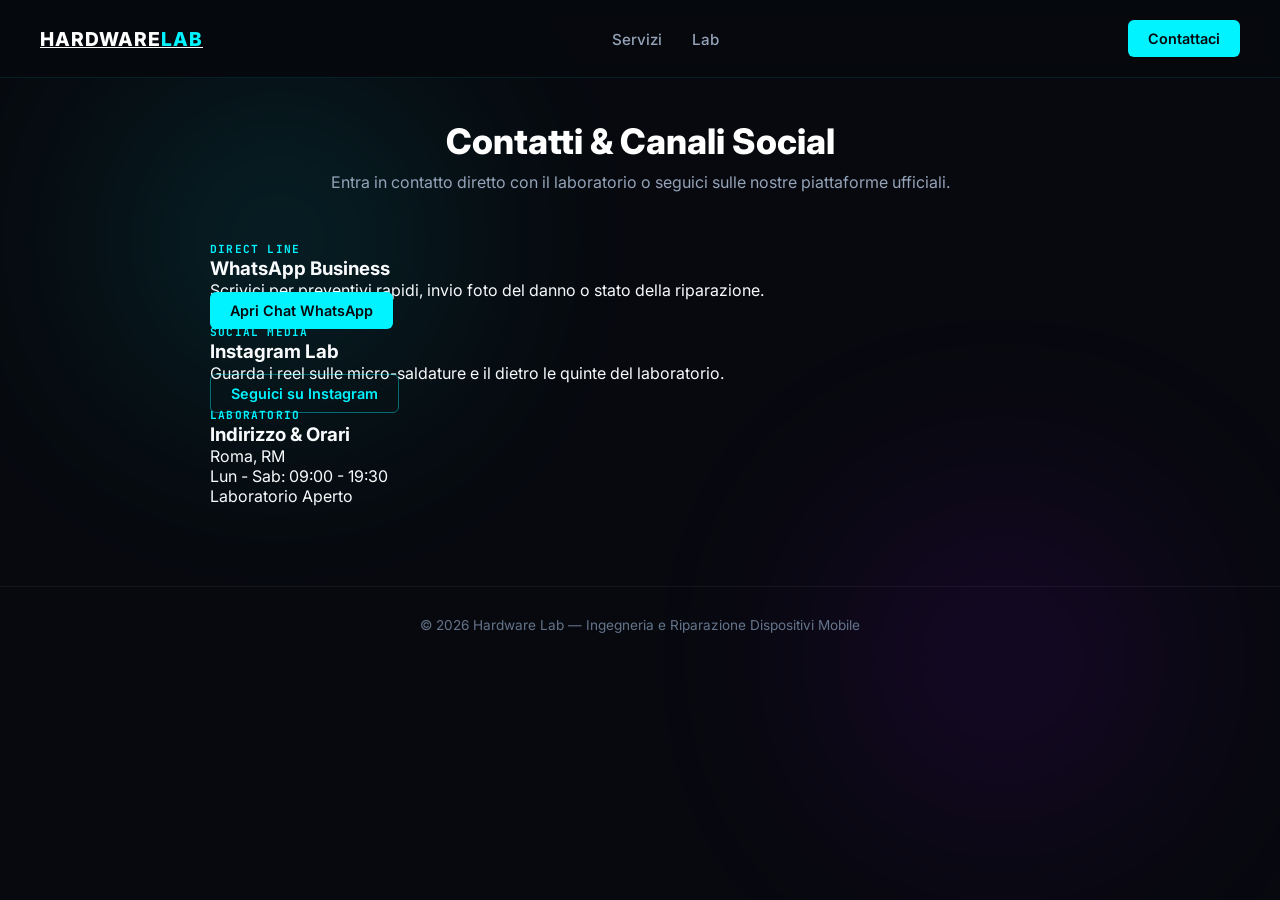
==== contatti.html @ 59dc6b73 "Create contatti.html" ====
<!DOCTYPE html>
<html lang="it">
<head>
    <meta charset="UTF-8">
    <meta name="viewport" content="width=device-width, initial-scale=1.0, maximum-scale=1.0, user-scalable=no">
    <title>Contatti & Social | Hardware Lab</title>
    <link rel="stylesheet" href="style.css">
    <link href="https://fonts.googleapis.com/css2?family=Inter:wght@300;400;600;800&family=JetBrains+Mono:wght@400;700&display=swap" rel="stylesheet">
</head>
<body>

    <div class="neon-orb orb-1"></div>
    <div class="neon-orb orb-2"></div>

    <nav class="navbar">
        <a href="index.html" class="logo">HARDWARE<span>LAB</span></a>
        <ul class="nav-links">
            <li><a href="riparazioni.html">Servizi</a></li>
            <li><a href="diagnostica.html">Lab</a></li>
        </ul>
        <a href="contatti.html" class="btn-primary active-btn">Contattaci</a>
    </nav>

    <main class="container page-content">
        <header class="page-header">
            <h1>Contatti & Canali Social</h1>
            <p>Entra in contatto diretto con il laboratorio o seguici sulle nostre piattaforme ufficiali.</p>
        </header>

        <div class="contact-grid">
            <div class="contact-card">
                <span class="service-tag">DIRECT LINE</span>
                <h3>WhatsApp Business</h3>
                <p>Scrivici per preventivi rapidi, invio foto del danno o stato della riparazione.</p>
                <a href="https://wa.me/" target="_blank" class="btn-primary social-btn">Apri Chat WhatsApp</a>
            </div>

            <div class="contact-card">
                <span class="service-tag">SOCIAL MEDIA</span>
                <h3>Instagram Lab</h3>
                <p>Guarda i reel sulle micro-saldature e il dietro le quinte del laboratorio.</p>
                <a href="https://instagram.com" target="_blank" class="btn-secondary social-btn">Seguici su Instagram</a>
            </div>

            <div class="contact-card">
                <span class="service-tag">LABORATORIO</span>
                <h3>Indirizzo & Orari</h3>
                <p>Roma, RM<br>Lun - Sab: 09:00 - 19:30</p>
                <span class="status-dot-text"><span class="status-dot"></span> Laboratorio Aperto</span>
            </div>
        </div>
    </main>

    <footer>
        <p>&copy; 2026 Hardware Lab — Ingegneria e Riparazione Dispositivi Mobile</p>
    </footer>

    <script src="script.js"></script>
</body>
</html>
---- style.css ----
*, *::before, *::after {
    box-sizing: border-box;
    margin: 0;
    padding: 0;
}

body {
    background-color: #07090e;
    color: #f8fafc;
    font-family: 'Inter', sans-serif;
    overflow-x: hidden;
}

.navbar {
    position: fixed;
    top: 0;
    left: 0;
    width: 100%;
    display: flex;
    justify-content: space-between;
    align-items: center;
    padding: 20px 40px;
    background: rgba(7, 9, 14, 0.85);
    backdrop-filter: blur(10px);
    z-index: 1000;
    border-bottom: 1px solid rgba(0, 243, 255, 0.1);
}

.logo {
    font-weight: 800;
    font-size: 1.2rem;
    color: #fff;
    letter-spacing: 1px;
}

.logo span {
    color: #00f3ff;
}

.nav-links {
    display: flex;
    list-style: none;
    gap: 30px;
}

.nav-links a {
    text-decoration: none;
    color: #94a3b8;
    font-size: 0.95rem;
    font-weight: 500;
    transition: color 0.3s;
}

.nav-links a:hover, .nav-links a.active {
    color: #00f3ff;
}

.btn-primary {
    background: #00f3ff;
    color: #07090e;
    padding: 10px 20px;
    border-radius: 6px;
    text-decoration: none;
    font-weight: 600;
    font-size: 0.9rem;
    transition: box-shadow 0.3s;
}

.btn-primary:hover {
    box-shadow: 0 0 15px rgba(0, 243, 255, 0.5);
}

.btn-secondary {
    background: transparent;
    color: #00f3ff;
    border: 1px solid rgba(0, 243, 255, 0.4);
    padding: 10px 20px;
    border-radius: 6px;
    text-decoration: none;
    font-weight: 600;
    font-size: 0.9rem;
    transition: all 0.3s;
}

.btn-secondary:hover {
    background: rgba(0, 243, 255, 0.1);
    border-color: #00f3ff;
}

.neon-orb {
    position: absolute;
    width: 300px;
    height: 300px;
    border-radius: 50%;
    filter: blur(120px);
    z-index: -1;
    opacity: 0.15;
    pointer-events: none;
}

.orb-1 { top: 10%; left: 10%; background: #00f3ff; }
.orb-2 { bottom: 10%; right: 10%; background: #9d00ff; }

.container {
    max-width: 900px;
    margin: 0 auto;
    padding: 0 20px;
}

.hero-section {
    min-height: 85vh;
    display: flex;
    align-items: center;
    justify-content: center;
    text-align: center;
}

.hero-content h1 {
    font-size: 2.8rem;
    font-weight: 800;
    color: #ffffff;
    margin: 15px 0;
}

.hero-content p {
    color: #94a3b8;
    font-size: 1.1rem;
    max-width: 600px;
    margin: 0 auto 30px auto;
    line-height: 1.5;
}

.hero-buttons {
    display: flex;
    gap: 15px;
    justify-content: center;
}

.page-content {
    padding-top: 120px;
    padding-bottom: 80px;
}

.page-header {
    text-align: center;
    margin-bottom: 45px;
}

.page-header h1 {
    font-size: 2.2rem;
    font-weight: 800;
    color: #ffffff;
    margin-bottom: 10px;
}

.page-header p {
    color: #94a3b8;
    font-size: 1rem;
}

.services-grid-detailed {
    display: flex;
    flex-direction: column;
    gap: 16px;
}

.services-grid-detailed .service-row {
    display: flex;
    align-items: center;
    gap: 24px;
    background: rgba(15, 23, 42, 0.7);
    border: 1px solid rgba(0, 243, 255, 0.15);
    padding: 20px;
    border-radius: 12px;
    transition: all 0.3s ease;
}

.services-grid-detailed .service-row:hover {
    border-color: rgba(0, 243, 255, 0.4);
    box-shadow: 0 0 20px rgba(0, 243, 255, 0.1);
}

.services-grid-detailed .service-img-box {
    width: 130px;
    min-width: 130px;
    height: 90px;
    border-radius: 8px;
    overflow: hidden;
    background: #000;
    border: 1px solid rgba(0, 243, 255, 0.3);
    flex-shrink: 0;
}

.services-grid-detailed .service-img-box img {
    width: 100%;
    height: 100%;
    object-fit: cover;
    display: block;
}

.services-grid-detailed .service-info {
    flex-grow: 1;
}

.service-tag {
    font-family: 'JetBrains Mono', monospace;
    font-size: 0.7rem;
    color: #00f3ff;
    letter-spacing: 1.2px;
    text-transform: uppercase;
    font-weight: 700;
}

.services-grid-detailed .service-info h3, .diag-info h3 {
    margin: 4px 0 6px 0;
    font-size: 1.15rem;
    color: #ffffff;
    font-weight: 600;
}

.services-grid-detailed .service-info p, .diag-info p {
    font-size: 0.88rem;
    color: #94a3b8;
    line-height: 1.4;
}

/* Stile per la pagina diagnostica */
.diag-card {
    background: rgba(15, 23, 42, 0.7);
    border: 1px solid rgba(0, 243, 255, 0.2);
    border-radius: 12px;
    overflow: hidden;
    padding: 24px;
    display: flex;
    flex-direction: column;
    gap: 20px;
}

.diag-screen {
    width: 100%;
    height: 350px;
    border-radius: 8px;
    overflow: hidden;
    border: 1px solid rgba(0, 243, 255, 0.3);
    background: #000;
}

.diag-screen img {
    width: 100%;
    height: 100%;
    object-fit: cover;
    display: block;
}

.diag-status {
    margin-top: 15px;
    font-family: 'JetBrains Mono', monospace;
    font-size: 0.85rem;
    color: #00f3ff;
    display: flex;
    align-items: center;
    gap: 8px;
}

.status-dot {
    width: 8px;
    height: 8px;
    background-color: #00f3ff;
    border-radius: 50%;
    box-shadow: 0 0 8px #00f3ff;
}

footer {
    text-align: center;
    padding: 30px 0;
    color: #64748b;
    font-size: 0.85rem;
    border-top: 1px solid rgba(255, 255, 255, 0.05);
}

@media (max-width: 650px) {
    .navbar {
        padding: 15px 20px;
    }

    .hero-content h1 {
        font-size: 2.1rem;
    }

    .services-grid-detailed .service-row {
        flex-direction: column;
        align-items: stretch;
        gap: 16px;
    }
    
    .services-grid-detailed .service-img-box {
        width: 100%;
        min-width: 100%;
        height: 160px;
    }

    .services-grid-detailed .service-img-box img {
        width: 100%;
        height: 160px;
    }

    .diag-screen {
        height: 220px;
    }
}
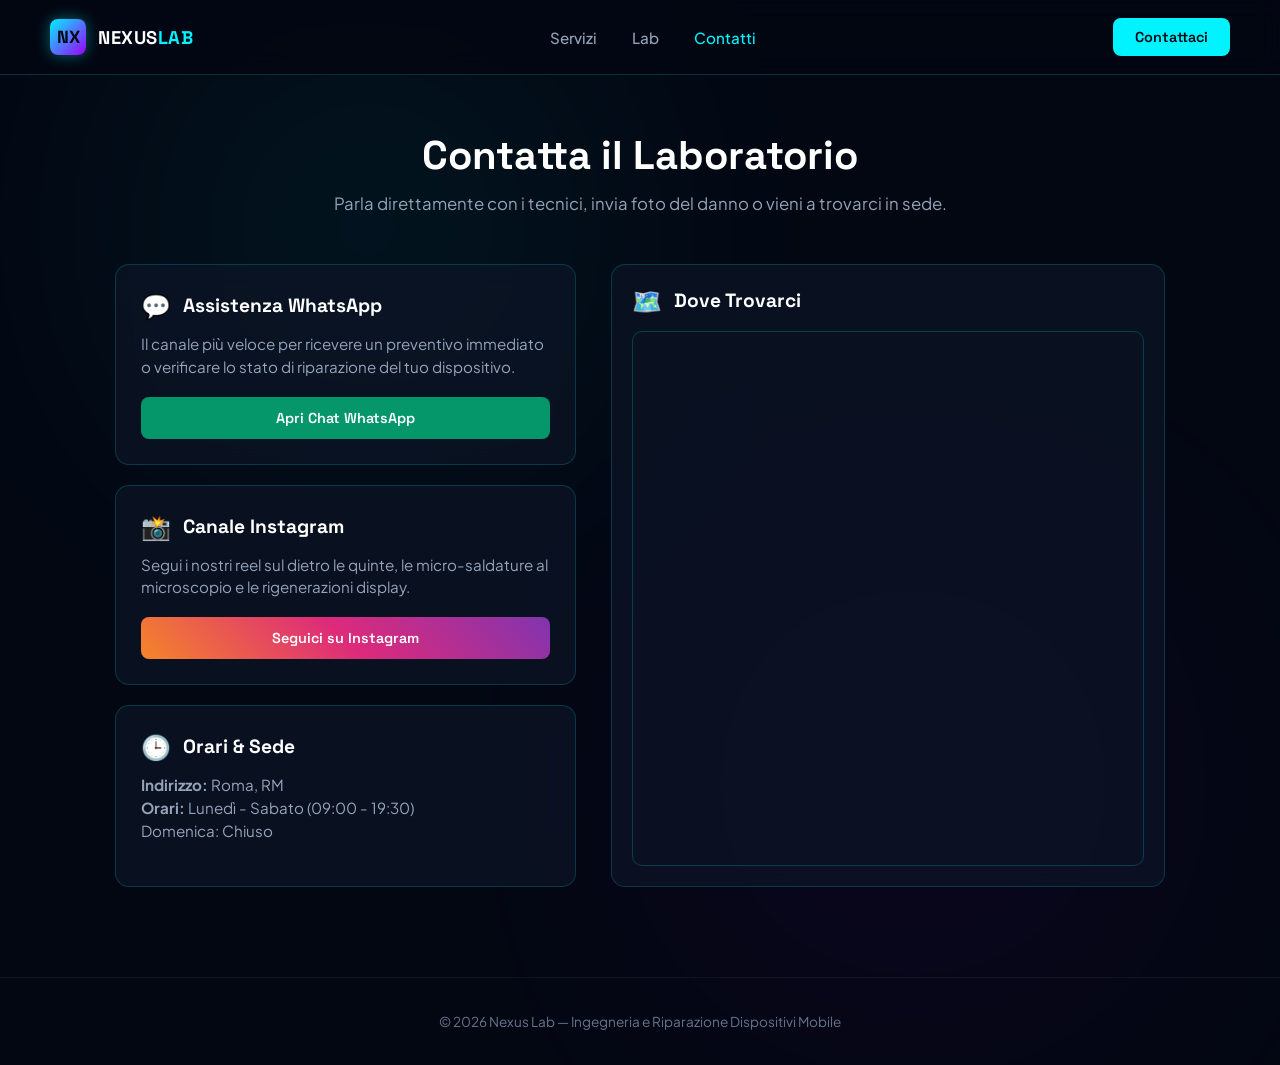
==== commit 42a7b77e: "Update contatti.html" ====
--- a/contatti.html
+++ b/contatti.html
@@ -3,56 +3,83 @@
 <head>
     <meta charset="UTF-8">
     <meta name="viewport" content="width=device-width, initial-scale=1.0, maximum-scale=1.0, user-scalable=no">
-    <title>Contatti & Social | Hardware Lab</title>
+    <title>Contatti & Posizione | Nexus Lab</title>
     <link rel="stylesheet" href="style.css">
-    <link href="https://fonts.googleapis.com/css2?family=Inter:wght@300;400;600;800&family=JetBrains+Mono:wght@400;700&display=swap" rel="stylesheet">
+    <link href="https://fonts.googleapis.com/css2?family=Plus+Jakarta+Sans:wght@300;400;500;600&family=Space+Grotesk:wght@500;700;800&display=swap" rel="stylesheet">
 </head>
 <body>
+
+    <canvas id="circuitCanvas"></canvas>
 
     <div class="neon-orb orb-1"></div>
     <div class="neon-orb orb-2"></div>
 
     <nav class="navbar">
-        <a href="index.html" class="logo">HARDWARE<span>LAB</span></a>
+        <a href="index.html" class="logo-container">
+            <div class="logo-icon">NX</div>
+            <div class="logo-text">NEXUS<span>LAB</span></div>
+        </a>
         <ul class="nav-links">
             <li><a href="riparazioni.html">Servizi</a></li>
             <li><a href="diagnostica.html">Lab</a></li>
+            <li><a href="contatti.html" class="active">Contatti</a></li>
         </ul>
-        <a href="contatti.html" class="btn-primary active-btn">Contattaci</a>
+        <a href="contatti.html" class="btn-primary">Contattaci</a>
     </nav>
 
     <main class="container page-content">
         <header class="page-header">
-            <h1>Contatti & Canali Social</h1>
-            <p>Entra in contatto diretto con il laboratorio o seguici sulle nostre piattaforme ufficiali.</p>
+            <h1>Contatta il Laboratorio</h1>
+            <p>Parla direttamente con i tecnici, invia foto del danno o vieni a trovarci in sede.</p>
         </header>
 
-        <div class="contact-grid">
-            <div class="contact-card">
-                <span class="service-tag">DIRECT LINE</span>
-                <h3>WhatsApp Business</h3>
-                <p>Scrivici per preventivi rapidi, invio foto del danno o stato della riparazione.</p>
-                <a href="https://wa.me/" target="_blank" class="btn-primary social-btn">Apri Chat WhatsApp</a>
+        <div class="contact-container">
+            <!-- Colonna Info e Social -->
+            <div class="contact-info-col">
+                <div class="info-card">
+                    <div class="info-card-header">
+                        <span class="quick-icon">💬</span>
+                        <h3>Assistenza WhatsApp</h3>
+                    </div>
+                    <p>Il canale più veloce per ricevere un preventivo immediato o verificare lo stato di riparazione del tuo dispositivo.</p>
+                    <a href="https://wa.me/" target="_blank" class="btn-social btn-whatsapp">Apri Chat WhatsApp</a>
+                </div>
+
+                <div class="info-card">
+                    <div class="info-card-header">
+                        <span class="quick-icon">📸</span>
+                        <h3>Canale Instagram</h3>
+                    </div>
+                    <p>Segui i nostri reel sul dietro le quinte, le micro-saldature al microscopio e le rigenerazioni display.</p>
+                    <a href="https://instagram.com" target="_blank" class="btn-social btn-instagram">Seguici su Instagram</a>
+                </div>
+
+                <div class="info-card">
+                    <div class="info-card-header">
+                        <span class="quick-icon">🕒</span>
+                        <h3>Orari & Sede</h3>
+                    </div>
+                    <p><strong>Indirizzo:</strong> Roma, RM<br>
+                    <strong>Orari:</strong> Lunedì - Sabato (09:00 - 19:30)<br>
+                    Domenica: Chiuso</p>
+                </div>
             </div>
 
-            <div class="contact-card">
-                <span class="service-tag">SOCIAL MEDIA</span>
-                <h3>Instagram Lab</h3>
-                <p>Guarda i reel sulle micro-saldature e il dietro le quinte del laboratorio.</p>
-                <a href="https://instagram.com" target="_blank" class="btn-secondary social-btn">Seguici su Instagram</a>
-            </div>
-
-            <div class="contact-card">
-                <span class="service-tag">LABORATORIO</span>
-                <h3>Indirizzo & Orari</h3>
-                <p>Roma, RM<br>Lun - Sab: 09:00 - 19:30</p>
-                <span class="status-dot-text"><span class="status-dot"></span> Laboratorio Aperto</span>
+            <!-- Colonna Mappa Interattiva -->
+            <div class="map-col">
+                <div class="info-card-header" style="margin-bottom: 15px;">
+                    <span class="quick-icon">🗺️</span>
+                    <h3>Dove Trovarci</h3>
+                </div>
+                <div class="map-wrapper">
+                    <iframe src="https://www.google.com/maps/embed?pb=!1m18!1m12!1m3!1d94874.6738914844!2d12.42145395!3d41.9027835!2m3!1f0!2f0!3f0!3m2!1i1024!2i768!4f13.1!3m3!1m2!1s0x132f6196f9928ebb%3A0xb90f770693656e36!2sRoma%20RM!5e0!3m2!1sit!2sit!4v1650000000000!5m2!1sit!2sit" allowfullscreen="" loading="lazy"></iframe>
+                </div>
             </div>
         </div>
     </main>
 
     <footer>
-        <p>&copy; 2026 Hardware Lab — Ingegneria e Riparazione Dispositivi Mobile</p>
+        <p>&copy; 2026 Nexus Lab — Ingegneria e Riparazione Dispositivi Mobile</p>
     </footer>
 
     <script src="script.js"></script>
--- a/style.css
+++ b/style.css
@@ -4,13 +4,37 @@
     padding: 0;
 }
 
+:root {
+    --bg-color: #030712;
+    --card-bg: rgba(13, 20, 38, 0.75);
+    --accent: #00f3ff;
+    --accent-purple: #9d00ff;
+    --text-main: #f8fafc;
+    --text-muted: #94a3b8;
+    --border-color: rgba(0, 243, 255, 0.18);
+}
+
 body {
-    background-color: #07090e;
-    color: #f8fafc;
-    font-family: 'Inter', sans-serif;
+    background-color: var(--bg-color);
+    color: var(--text-main);
+    font-family: 'Plus Jakarta Sans', 'Inter', sans-serif;
     overflow-x: hidden;
-}
-
+    position: relative;
+    min-height: 100vh;
+}
+
+/* Canvas animato per il circuito che segue il cursore/tocco */
+#circuitCanvas {
+    position: fixed;
+    top: 0;
+    left: 0;
+    width: 100vw;
+    height: 100vh;
+    z-index: -2;
+    pointer-events: none;
+}
+
+/* Navbar */
 .navbar {
     position: fixed;
     top: 0;
@@ -19,292 +43,363 @@
     display: flex;
     justify-content: space-between;
     align-items: center;
-    padding: 20px 40px;
-    background: rgba(7, 9, 14, 0.85);
-    backdrop-filter: blur(10px);
+    padding: 18px 50px;
+    background: rgba(3, 7, 18, 0.85);
+    backdrop-filter: blur(12px);
     z-index: 1000;
-    border-bottom: 1px solid rgba(0, 243, 255, 0.1);
-}
-
-.logo {
+    border-bottom: 1px solid var(--border-color);
+}
+
+.logo-container {
+    display: flex;
+    align-items: center;
+    gap: 12px;
+    text-decoration: none;
+}
+
+.logo-icon {
+    width: 36px;
+    height: 36px;
+    background: linear-gradient(135deg, var(--accent), var(--accent-purple));
+    border-radius: 8px;
+    display: flex;
+    align-items: center;
+    justify-content: center;
+    font-family: 'Space Grotesk', monospace;
     font-weight: 800;
-    font-size: 1.2rem;
+    color: #030712;
+    font-size: 1.1rem;
+    box-shadow: 0 0 15px rgba(0, 243, 255, 0.4);
+}
+
+.logo-text {
+    font-family: 'Space Grotesk', sans-serif;
+    font-weight: 700;
+    font-size: 1.15rem;
     color: #fff;
-    letter-spacing: 1px;
-}
-
-.logo span {
-    color: #00f3ff;
+    letter-spacing: 0.5px;
+}
+
+.logo-text span {
+    color: var(--accent);
 }
 
 .nav-links {
     display: flex;
     list-style: none;
-    gap: 30px;
+    gap: 35px;
 }
 
 .nav-links a {
     text-decoration: none;
-    color: #94a3b8;
+    color: var(--text-muted);
     font-size: 0.95rem;
     font-weight: 500;
     transition: color 0.3s;
 }
 
 .nav-links a:hover, .nav-links a.active {
-    color: #00f3ff;
+    color: var(--accent);
 }
 
 .btn-primary {
-    background: #00f3ff;
-    color: #07090e;
-    padding: 10px 20px;
-    border-radius: 6px;
+    background: var(--accent);
+    color: #030712;
+    padding: 10px 22px;
+    border-radius: 8px;
     text-decoration: none;
     font-weight: 600;
     font-size: 0.9rem;
-    transition: box-shadow 0.3s;
+    transition: all 0.3s ease;
+    font-family: 'Space Grotesk', sans-serif;
 }
 
 .btn-primary:hover {
-    box-shadow: 0 0 15px rgba(0, 243, 255, 0.5);
+    box-shadow: 0 0 20px rgba(0, 243, 255, 0.6);
+    transform: translateY(-1px);
 }
 
 .btn-secondary {
     background: transparent;
-    color: #00f3ff;
+    color: var(--accent);
     border: 1px solid rgba(0, 243, 255, 0.4);
-    padding: 10px 20px;
-    border-radius: 6px;
+    padding: 10px 22px;
+    border-radius: 8px;
     text-decoration: none;
     font-weight: 600;
     font-size: 0.9rem;
     transition: all 0.3s;
+    font-family: 'Space Grotesk', sans-serif;
 }
 
 .btn-secondary:hover {
     background: rgba(0, 243, 255, 0.1);
-    border-color: #00f3ff;
-}
-
+    border-color: var(--accent);
+}
+
+/* Sfondi Neon Orbs */
 .neon-orb {
     position: absolute;
-    width: 300px;
-    height: 300px;
+    width: 350px;
+    height: 350px;
     border-radius: 50%;
-    filter: blur(120px);
-    z-index: -1;
-    opacity: 0.15;
+    filter: blur(140px);
+    z-index: -3;
+    opacity: 0.12;
     pointer-events: none;
 }
 
-.orb-1 { top: 10%; left: 10%; background: #00f3ff; }
-.orb-2 { bottom: 10%; right: 10%; background: #9d00ff; }
+.orb-1 { top: 5%; left: 15%; background: var(--accent); }
+.orb-2 { bottom: 10%; right: 15%; background: var(--accent-purple); }
 
 .container {
-    max-width: 900px;
+    max-width: 1100px;
     margin: 0 auto;
-    padding: 0 20px;
-}
-
+    padding: 0 25px;
+}
+
+/* Hero Section */
 .hero-section {
-    min-height: 85vh;
-    display: flex;
-    align-items: center;
+    min-height: 90vh;
+    display: flex;
+    flex-direction: column;
     justify-content: center;
+    align-items: center;
     text-align: center;
+    padding-top: 100px;
+}
+
+.tag-badge {
+    font-family: 'Space Grotesk', monospace;
+    font-size: 0.75rem;
+    color: var(--accent);
+    letter-spacing: 2px;
+    text-transform: uppercase;
+    font-weight: 700;
+    background: rgba(0, 243, 255, 0.08);
+    border: 1px solid rgba(0, 243, 255, 0.2);
+    padding: 6px 14px;
+    border-radius: 20px;
+    margin-bottom: 20px;
 }
 
 .hero-content h1 {
-    font-size: 2.8rem;
+    font-family: 'Space Grotesk', sans-serif;
+    font-size: 3.2rem;
     font-weight: 800;
     color: #ffffff;
-    margin: 15px 0;
+    margin-bottom: 15px;
+    line-height: 1.15;
 }
 
 .hero-content p {
-    color: #94a3b8;
+    color: var(--text-muted);
     font-size: 1.1rem;
-    max-width: 600px;
-    margin: 0 auto 30px auto;
-    line-height: 1.5;
+    max-width: 650px;
+    margin: 0 auto 35px auto;
+    line-height: 1.6;
 }
 
 .hero-buttons {
     display: flex;
     gap: 15px;
     justify-content: center;
-}
-
+    margin-bottom: 50px;
+}
+
+/* Home Quick Info Bar (Info rapide nella home) */
+.home-quick-info {
+    display: grid;
+    grid-template-columns: repeat(auto-fit, minmax(220px, 1fr));
+    gap: 20px;
+    width: 100%;
+    margin-top: 20px;
+}
+
+.quick-box {
+    background: var(--card-bg);
+    border: 1px solid var(--border-color);
+    padding: 20px;
+    border-radius: 12px;
+    display: flex;
+    align-items: center;
+    gap: 15px;
+    text-align: left;
+    backdrop-filter: blur(10px);
+}
+
+.quick-icon {
+    font-size: 1.5rem;
+}
+
+.quick-box h4 {
+    font-size: 0.95rem;
+    color: #fff;
+    font-family: 'Space Grotesk', sans-serif;
+    margin-bottom: 3px;
+}
+
+.quick-box p {
+    font-size: 0.82rem;
+    color: var(--text-muted);
+    margin: 0;
+}
+
+/* Page Layout generico */
 .page-content {
-    padding-top: 120px;
-    padding-bottom: 80px;
+    padding-top: 130px;
+    padding-bottom: 90px;
 }
 
 .page-header {
     text-align: center;
-    margin-bottom: 45px;
+    margin-bottom: 50px;
 }
 
 .page-header h1 {
-    font-size: 2.2rem;
+    font-family: 'Space Grotesk', sans-serif;
+    font-size: 2.5rem;
     font-weight: 800;
     color: #ffffff;
-    margin-bottom: 10px;
+    margin-bottom: 12px;
 }
 
 .page-header p {
-    color: #94a3b8;
-    font-size: 1rem;
-}
-
-.services-grid-detailed {
+    color: var(--text-muted);
+    font-size: 1.05rem;
+}
+
+/* PAGINA CONTATTI REWORKED (Pulita, spaziosa, non accavallata) */
+.contact-container {
+    display: grid;
+    grid-template-columns: 1fr 1.2fr;
+    gap: 35px;
+    align-items: start;
+}
+
+.contact-info-col {
     display: flex;
     flex-direction: column;
-    gap: 16px;
-}
-
-.services-grid-detailed .service-row {
-    display: flex;
-    align-items: center;
-    gap: 24px;
-    background: rgba(15, 23, 42, 0.7);
-    border: 1px solid rgba(0, 243, 255, 0.15);
+    gap: 20px;
+}
+
+.info-card {
+    background: var(--card-bg);
+    border: 1px solid var(--border-color);
+    padding: 25px;
+    border-radius: 14px;
+    backdrop-filter: blur(10px);
+    transition: border-color 0.3s;
+}
+
+.info-card:hover {
+    border-color: rgba(0, 243, 255, 0.4);
+}
+
+.info-card-header {
+    display: flex;
+    align-items: center;
+    gap: 12px;
+    margin-bottom: 12px;
+}
+
+.info-card-header h3 {
+    font-family: 'Space Grotesk', sans-serif;
+    font-size: 1.2rem;
+    color: #fff;
+}
+
+.info-card p {
+    color: var(--text-muted);
+    font-size: 0.95rem;
+    line-height: 1.5;
+    margin-bottom: 18px;
+}
+
+/* Box Mappa integrata */
+.map-col {
+    background: var(--card-bg);
+    border: 1px solid var(--border-color);
     padding: 20px;
-    border-radius: 12px;
-    transition: all 0.3s ease;
-}
-
-.services-grid-detailed .service-row:hover {
-    border-color: rgba(0, 243, 255, 0.4);
-    box-shadow: 0 0 20px rgba(0, 243, 255, 0.1);
-}
-
-.services-grid-detailed .service-img-box {
-    width: 130px;
-    min-width: 130px;
-    height: 90px;
-    border-radius: 8px;
+    border-radius: 14px;
+    backdrop-filter: blur(10px);
+    height: 100%;
+    min-height: 480px;
+    display: flex;
+    flex-direction: column;
+}
+
+.map-wrapper {
+    width: 100%;
+    flex-grow: 1;
+    border-radius: 10px;
     overflow: hidden;
-    background: #000;
-    border: 1px solid rgba(0, 243, 255, 0.3);
-    flex-shrink: 0;
-}
-
-.services-grid-detailed .service-img-box img {
+    border: 1px solid rgba(0, 243, 255, 0.2);
+    min-height: 400px;
+}
+
+.map-wrapper iframe {
     width: 100%;
     height: 100%;
-    object-fit: cover;
-    display: block;
-}
-
-.services-grid-detailed .service-info {
-    flex-grow: 1;
-}
-
-.service-tag {
-    font-family: 'JetBrains Mono', monospace;
-    font-size: 0.7rem;
-    color: #00f3ff;
-    letter-spacing: 1.2px;
-    text-transform: uppercase;
-    font-weight: 700;
-}
-
-.services-grid-detailed .service-info h3, .diag-info h3 {
-    margin: 4px 0 6px 0;
-    font-size: 1.15rem;
-    color: #ffffff;
+    border: 0;
+    filter: invert(90%) hue-rotate(180deg) brightness(95%) contrast(90%);
+}
+
+/* Social icons layout */
+.social-buttons {
+    display: flex;
+    gap: 12px;
+}
+
+.btn-social {
+    flex: 1;
+    display: flex;
+    align-items: center;
+    justify-content: center;
+    gap: 8px;
+    padding: 12px;
+    border-radius: 8px;
+    text-decoration: none;
     font-weight: 600;
-}
-
-.services-grid-detailed .service-info p, .diag-info p {
-    font-size: 0.88rem;
-    color: #94a3b8;
-    line-height: 1.4;
-}
-
-/* Stile per la pagina diagnostica */
-.diag-card {
-    background: rgba(15, 23, 42, 0.7);
-    border: 1px solid rgba(0, 243, 255, 0.2);
-    border-radius: 12px;
-    overflow: hidden;
-    padding: 24px;
-    display: flex;
-    flex-direction: column;
-    gap: 20px;
-}
-
-.diag-screen {
-    width: 100%;
-    height: 350px;
-    border-radius: 8px;
-    overflow: hidden;
-    border: 1px solid rgba(0, 243, 255, 0.3);
-    background: #000;
-}
-
-.diag-screen img {
-    width: 100%;
-    height: 100%;
-    object-fit: cover;
-    display: block;
-}
-
-.diag-status {
-    margin-top: 15px;
-    font-family: 'JetBrains Mono', monospace;
-    font-size: 0.85rem;
-    color: #00f3ff;
-    display: flex;
-    align-items: center;
-    gap: 8px;
-}
-
-.status-dot {
-    width: 8px;
-    height: 8px;
-    background-color: #00f3ff;
-    border-radius: 50%;
-    box-shadow: 0 0 8px #00f3ff;
+    font-size: 0.9rem;
+    font-family: 'Space Grotesk', sans-serif;
+    transition: all 0.3s;
+}
+
+.btn-whatsapp {
+    background: #059669;
+    color: #fff;
+}
+.btn-whatsapp:hover {
+    background: #10b981;
+    box-shadow: 0 0 15px rgba(16, 185, 129, 0.4);
+}
+
+.btn-instagram {
+    background: linear-gradient(45deg, #f58529, #dd2a7b, #8134af);
+    color: #fff;
+}
+.btn-instagram:hover {
+    opacity: 0.9;
+    box-shadow: 0 0 15px rgba(221, 42, 123, 0.4);
 }
 
 footer {
     text-align: center;
-    padding: 30px 0;
+    padding: 35px 0;
     color: #64748b;
     font-size: 0.85rem;
     border-top: 1px solid rgba(255, 255, 255, 0.05);
 }
 
-@media (max-width: 650px) {
+@media (max-width: 850px) {
+    .contact-container {
+        grid-template-columns: 1fr;
+    }
     .navbar {
         padding: 15px 20px;
     }
-
     .hero-content h1 {
-        font-size: 2.1rem;
+        font-size: 2.3rem;
     }
-
-    .services-grid-detailed .service-row {
-        flex-direction: column;
-        align-items: stretch;
-        gap: 16px;
-    }
-    
-    .services-grid-detailed .service-img-box {
-        width: 100%;
-        min-width: 100%;
-        height: 160px;
-    }
-
-    .services-grid-detailed .service-img-box img {
-        width: 100%;
-        height: 160px;
-    }
-
-    .diag-screen {
-        height: 220px;
-    }
-}
+}
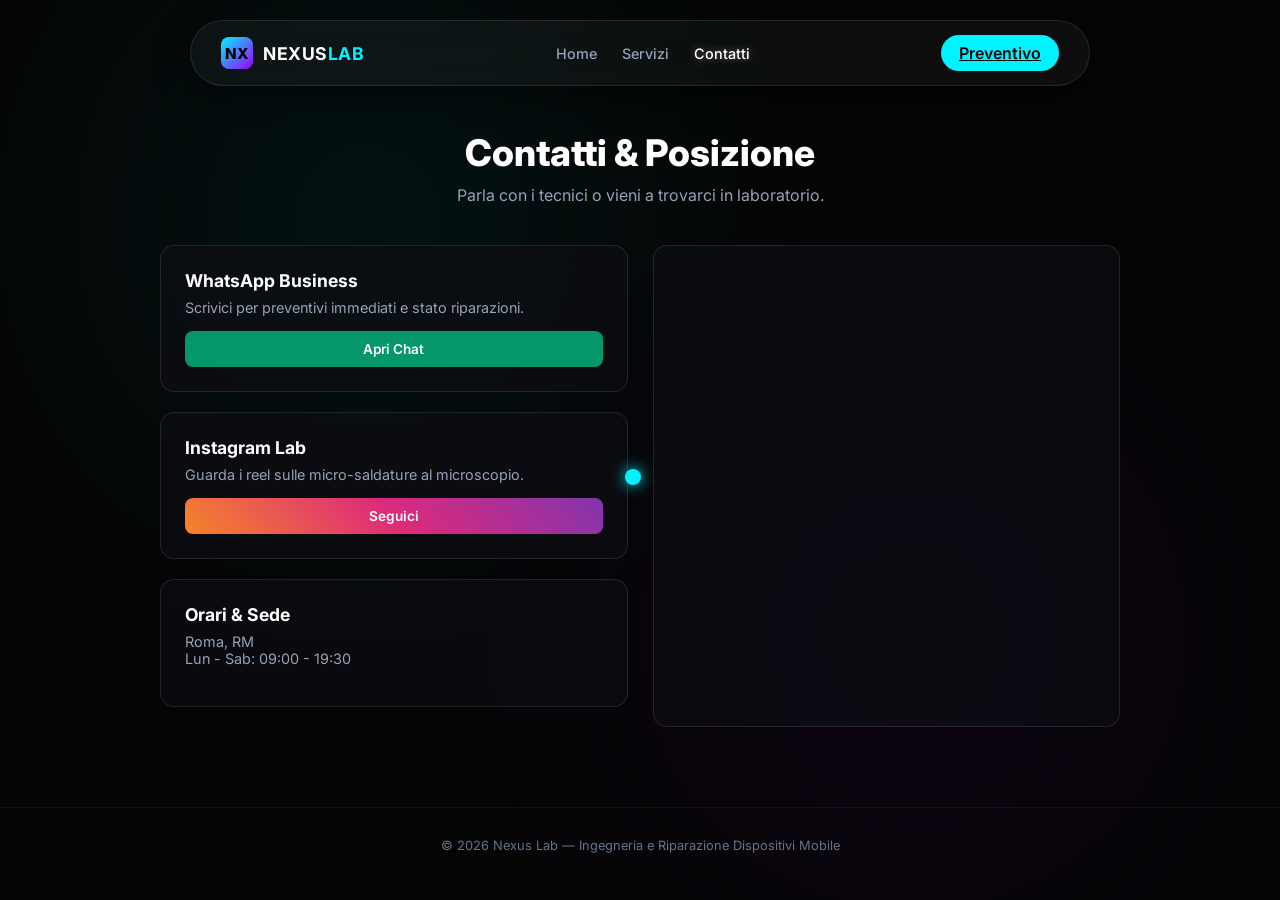
==== commit 4fde20c4: "Update contatti.html" ====
--- a/contatti.html
+++ b/contatti.html
@@ -3,13 +3,13 @@
 <head>
     <meta charset="UTF-8">
     <meta name="viewport" content="width=device-width, initial-scale=1.0, maximum-scale=1.0, user-scalable=no">
-    <title>Contatti & Posizione | Nexus Lab</title>
+    <title>Contatti | Nexus Lab</title>
     <link rel="stylesheet" href="style.css">
-    <link href="https://fonts.googleapis.com/css2?family=Plus+Jakarta+Sans:wght@300;400;500;600&family=Space+Grotesk:wght@500;700;800&display=swap" rel="stylesheet">
+    <link href="https://fonts.googleapis.com/css2?family=Inter:wght@300;400;500;600;800&display=swap" rel="stylesheet">
 </head>
 <body>
 
-    <canvas id="circuitCanvas"></canvas>
+    <div id="cursorOrb"></div>
 
     <div class="neon-orb orb-1"></div>
     <div class="neon-orb orb-2"></div>
@@ -20,60 +20,45 @@
             <div class="logo-text">NEXUS<span>LAB</span></div>
         </a>
         <ul class="nav-links">
+            <li><a href="index.html">Home</a></li>
             <li><a href="riparazioni.html">Servizi</a></li>
-            <li><a href="diagnostica.html">Lab</a></li>
-            <li><a href="contatti.html" class="active">Contatti</a></li>
+            <li><a href="contatti.html" class="active-link">Contatti</a></li>
         </ul>
-        <a href="contatti.html" class="btn-primary">Contattaci</a>
+        <a href="contatti.html" class="nav-btn">Preventivo</a>
     </nav>
 
     <main class="container page-content">
         <header class="page-header">
-            <h1>Contatta il Laboratorio</h1>
-            <p>Parla direttamente con i tecnici, invia foto del danno o vieni a trovarci in sede.</p>
+            <h1>Contatti & Posizione</h1>
+            <p>Parla con i tecnici o vieni a trovarci in laboratorio.</p>
         </header>
 
         <div class="contact-container">
-            <!-- Colonna Info e Social -->
-            <div class="contact-info-col">
+            <div>
                 <div class="info-card">
-                    <div class="info-card-header">
-                        <span class="quick-icon">💬</span>
-                        <h3>Assistenza WhatsApp</h3>
+                    <h3>WhatsApp Business</h3>
+                    <p>Scrivici per preventivi immediati e stato riparazioni.</p>
+                    <div class="social-btns">
+                        <a href="https://wa.me/" target="_blank" class="btn-social btn-whatsapp">Apri Chat</a>
                     </div>
-                    <p>Il canale più veloce per ricevere un preventivo immediato o verificare lo stato di riparazione del tuo dispositivo.</p>
-                    <a href="https://wa.me/" target="_blank" class="btn-social btn-whatsapp">Apri Chat WhatsApp</a>
                 </div>
 
                 <div class="info-card">
-                    <div class="info-card-header">
-                        <span class="quick-icon">📸</span>
-                        <h3>Canale Instagram</h3>
+                    <h3>Instagram Lab</h3>
+                    <p>Guarda i reel sulle micro-saldature al microscopio.</p>
+                    <div class="social-btns">
+                        <a href="https://instagram.com" target="_blank" class="btn-social btn-instagram">Seguici</a>
                     </div>
-                    <p>Segui i nostri reel sul dietro le quinte, le micro-saldature al microscopio e le rigenerazioni display.</p>
-                    <a href="https://instagram.com" target="_blank" class="btn-social btn-instagram">Seguici su Instagram</a>
                 </div>
 
                 <div class="info-card">
-                    <div class="info-card-header">
-                        <span class="quick-icon">🕒</span>
-                        <h3>Orari & Sede</h3>
-                    </div>
-                    <p><strong>Indirizzo:</strong> Roma, RM<br>
-                    <strong>Orari:</strong> Lunedì - Sabato (09:00 - 19:30)<br>
-                    Domenica: Chiuso</p>
+                    <h3>Orari & Sede</h3>
+                    <p>Roma, RM<br>Lun - Sab: 09:00 - 19:30</p>
                 </div>
             </div>
 
-            <!-- Colonna Mappa Interattiva -->
-            <div class="map-col">
-                <div class="info-card-header" style="margin-bottom: 15px;">
-                    <span class="quick-icon">🗺️</span>
-                    <h3>Dove Trovarci</h3>
-                </div>
-                <div class="map-wrapper">
-                    <iframe src="https://www.google.com/maps/embed?pb=!1m18!1m12!1m3!1d94874.6738914844!2d12.42145395!3d41.9027835!2m3!1f0!2f0!3f0!3m2!1i1024!2i768!4f13.1!3m3!1m2!1s0x132f6196f9928ebb%3A0xb90f770693656e36!2sRoma%20RM!5e0!3m2!1sit!2sit!4v1650000000000!5m2!1sit!2sit" allowfullscreen="" loading="lazy"></iframe>
-                </div>
+            <div class="map-box">
+                <iframe src="https://www.google.com/maps/embed?pb=!1m18!1m12!1m3!1d94874.6738914844!2d12.42145395!3d41.9027835!2m3!1f0!2f0!3f0!3m2!1i1024!2i768!4f13.1!3m3!1m2!1s0x132f6196f9928ebb%3A0xb90f770693656e36!2sRoma%20RM!5e0!3m2!1sit!2sit!4v1650000000000!5m2!1sit!2sit" allowfullscreen="" loading="lazy"></iframe>
             </div>
         </div>
     </main>
--- a/style.css
+++ b/style.css
@@ -5,77 +5,69 @@
 }
 
 :root {
-    --bg-color: #030712;
-    --card-bg: rgba(13, 20, 38, 0.75);
+    --bg-color: #050505;
+    --glass-bg: rgba(255, 255, 255, 0.04);
+    --glass-border: rgba(255, 255, 255, 0.1);
+    --card-bg: rgba(15, 15, 20, 0.65);
     --accent: #00f3ff;
     --accent-purple: #9d00ff;
-    --text-main: #f8fafc;
+    --text-main: #ffffff;
     --text-muted: #94a3b8;
-    --border-color: rgba(0, 243, 255, 0.18);
 }
 
 body {
     background-color: var(--bg-color);
     color: var(--text-main);
-    font-family: 'Plus Jakarta Sans', 'Inter', sans-serif;
+    font-family: 'Inter', sans-serif;
     overflow-x: hidden;
     position: relative;
     min-height: 100vh;
 }
 
-/* Canvas animato per il circuito che segue il cursore/tocco */
-#circuitCanvas {
-    position: fixed;
-    top: 0;
-    left: 0;
-    width: 100vw;
-    height: 100vh;
-    z-index: -2;
-    pointer-events: none;
-}
-
-/* Navbar */
+/* NAVBAR LIQUID GLASS FLOTTANTE */
 .navbar {
     position: fixed;
-    top: 0;
-    left: 0;
-    width: 100%;
+    top: 20px;
+    left: 50%;
+    transform: translateX(-50%);
+    width: 90%;
+    max-width: 900px;
+    background: var(--glass-bg);
+    backdrop-filter: blur(20px);
+    -webkit-backdrop-filter: blur(20px);
+    border: 1px solid var(--glass-border);
+    padding: 14px 30px;
+    border-radius: 50px;
     display: flex;
     justify-content: space-between;
     align-items: center;
-    padding: 18px 50px;
-    background: rgba(3, 7, 18, 0.85);
-    backdrop-filter: blur(12px);
     z-index: 1000;
-    border-bottom: 1px solid var(--border-color);
+    box-shadow: 0 10px 30px rgba(0,0,0,0.5);
 }
 
 .logo-container {
     display: flex;
     align-items: center;
-    gap: 12px;
+    gap: 10px;
     text-decoration: none;
 }
 
 .logo-icon {
-    width: 36px;
-    height: 36px;
+    width: 32px;
+    height: 32px;
     background: linear-gradient(135deg, var(--accent), var(--accent-purple));
     border-radius: 8px;
     display: flex;
     align-items: center;
     justify-content: center;
-    font-family: 'Space Grotesk', monospace;
     font-weight: 800;
-    color: #030712;
+    color: #050505;
+    font-size: 0.95rem;
+}
+
+.logo-text {
+    font-weight: 700;
     font-size: 1.1rem;
-    box-shadow: 0 0 15px rgba(0, 243, 255, 0.4);
-}
-
-.logo-text {
-    font-family: 'Space Grotesk', sans-serif;
-    font-weight: 700;
-    font-size: 1.15rem;
     color: #fff;
     letter-spacing: 0.5px;
 }
@@ -87,57 +79,45 @@
 .nav-links {
     display: flex;
     list-style: none;
-    gap: 35px;
+    gap: 25px;
+    align-items: center;
 }
 
 .nav-links a {
     text-decoration: none;
     color: var(--text-muted);
-    font-size: 0.95rem;
+    font-size: 0.9rem;
     font-weight: 500;
-    transition: color 0.3s;
-}
-
-.nav-links a:hover, .nav-links a.active {
-    color: var(--accent);
-}
-
-.btn-primary {
+    transition: 0.3s;
+}
+
+.nav-links a:hover, .nav-links a.active-link {
+    color: #fff;
+    text-shadow: 0 0 10px rgba(255,255,255,0.4);
+}
+
+.nav-btn {
     background: var(--accent);
-    color: #030712;
-    padding: 10px 22px;
-    border-radius: 8px;
-    text-decoration: none;
+    color: #050505 !important;
+    padding: 8px 18px;
+    border-radius: 20px;
     font-weight: 600;
-    font-size: 0.9rem;
-    transition: all 0.3s ease;
-    font-family: 'Space Grotesk', sans-serif;
-}
-
-.btn-primary:hover {
-    box-shadow: 0 0 20px rgba(0, 243, 255, 0.6);
-    transform: translateY(-1px);
-}
-
-.btn-secondary {
-    background: transparent;
-    color: var(--accent);
-    border: 1px solid rgba(0, 243, 255, 0.4);
-    padding: 10px 22px;
-    border-radius: 8px;
-    text-decoration: none;
-    font-weight: 600;
-    font-size: 0.9rem;
-    transition: all 0.3s;
-    font-family: 'Space Grotesk', sans-serif;
-}
-
-.btn-secondary:hover {
-    background: rgba(0, 243, 255, 0.1);
-    border-color: var(--accent);
-}
-
-/* Sfondi Neon Orbs */
+}
+
+/* CURSORE ORBITALE */
+#cursorOrb {
+    position: fixed;
+    width: 16px;
+    height: 16px;
+    background: var(--accent);
+    border-radius: 50%;
+    pointer-events: none;
+    z-index: 9999;
+    box-shadow: 0 0 15px var(--accent);
+    transform: translate(-50%, -50%);
+}
+
+/* SFONDO ORBS */
 .neon-orb {
     position: absolute;
     width: 350px;
@@ -148,17 +128,16 @@
     opacity: 0.12;
     pointer-events: none;
 }
-
 .orb-1 { top: 5%; left: 15%; background: var(--accent); }
 .orb-2 { bottom: 10%; right: 15%; background: var(--accent-purple); }
 
 .container {
-    max-width: 1100px;
+    max-width: 1000px;
     margin: 0 auto;
-    padding: 0 25px;
-}
-
-/* Hero Section */
+    padding: 0 20px;
+}
+
+/* HERO SECTION */
 .hero-section {
     min-height: 90vh;
     display: flex;
@@ -166,240 +145,214 @@
     justify-content: center;
     align-items: center;
     text-align: center;
-    padding-top: 100px;
-}
-
-.tag-badge {
-    font-family: 'Space Grotesk', monospace;
-    font-size: 0.75rem;
+    padding-top: 120px;
+}
+
+.hero-content h1 {
+    font-size: 2.8rem;
+    font-weight: 800;
+    color: #fff;
+    margin: 15px 0;
+    line-height: 1.2;
+}
+
+.hero-content p {
+    color: var(--text-muted);
+    font-size: 1.05rem;
+    max-width: 600px;
+    margin: 0 auto 30px auto;
+    line-height: 1.5;
+}
+
+.hero-buttons {
+    display: flex;
+    gap: 15px;
+    justify-content: center;
+}
+
+.btn-primary {
+    background: var(--accent);
+    color: #050505;
+    padding: 12px 24px;
+    border-radius: 10px;
+    text-decoration: none;
+    font-weight: 600;
+    font-size: 0.95rem;
+    transition: 0.3s;
+}
+.btn-primary:hover { box-shadow: 0 0 20px rgba(0, 243, 255, 0.5); }
+
+.btn-secondary {
+    background: transparent;
     color: var(--accent);
-    letter-spacing: 2px;
+    border: 1px solid rgba(0, 243, 255, 0.4);
+    padding: 12px 24px;
+    border-radius: 10px;
+    text-decoration: none;
+    font-weight: 600;
+    font-size: 0.95rem;
+    transition: 0.3s;
+}
+.btn-secondary:hover { background: rgba(0, 243, 255, 0.1); }
+
+/* PAGINA SERVIZI - DUE COLONNE + ULTIMO CENTRATO */
+.page-content {
+    padding-top: 130px;
+    padding-bottom: 80px;
+}
+
+.page-header {
+    text-align: center;
+    margin-bottom: 40px;
+}
+
+.page-header h1 {
+    font-size: 2.3rem;
+    font-weight: 800;
+    color: #fff;
+    margin-bottom: 10px;
+}
+
+.page-header p {
+    color: var(--text-muted);
+}
+
+.services-grid-2col {
+    display: grid;
+    grid-template-columns: repeat(2, 1fr);
+    gap: 20px;
+}
+
+.service-card {
+    background: var(--card-bg);
+    border: 1px solid var(--glass-border);
+    border-radius: 14px;
+    padding: 18px;
+    display: flex;
+    gap: 16px;
+    align-items: center;
+    backdrop-filter: blur(10px);
+    transition: 0.3s;
+}
+
+.service-card:hover {
+    border-color: rgba(0, 243, 255, 0.3);
+}
+
+/* IMMAGINI PICCOLE E PULITE (Risolto il problema delle dimensioni) */
+.service-img-box {
+    width: 90px;
+    min-width: 90px;
+    height: 70px;
+    border-radius: 8px;
+    overflow: hidden;
+    background: #000;
+    border: 1px solid rgba(0, 243, 255, 0.2);
+}
+
+.service-img-box img {
+    width: 100%;
+    height: 100%;
+    object-fit: cover;
+    display: block;
+}
+
+.service-info h3 {
+    font-size: 1rem;
+    color: #fff;
+    margin-bottom: 4px;
+}
+
+.service-info p {
+    font-size: 0.82rem;
+    color: var(--text-muted);
+    line-height: 1.4;
+}
+
+.service-tag {
+    font-family: monospace;
+    font-size: 0.65rem;
+    color: var(--accent);
+    letter-spacing: 1px;
     text-transform: uppercase;
     font-weight: 700;
-    background: rgba(0, 243, 255, 0.08);
-    border: 1px solid rgba(0, 243, 255, 0.2);
-    padding: 6px 14px;
-    border-radius: 20px;
-    margin-bottom: 20px;
-}
-
-.hero-content h1 {
-    font-family: 'Space Grotesk', sans-serif;
-    font-size: 3.2rem;
-    font-weight: 800;
-    color: #ffffff;
-    margin-bottom: 15px;
-    line-height: 1.15;
-}
-
-.hero-content p {
-    color: var(--text-muted);
-    font-size: 1.1rem;
-    max-width: 650px;
-    margin: 0 auto 35px auto;
-    line-height: 1.6;
-}
-
-.hero-buttons {
-    display: flex;
-    gap: 15px;
-    justify-content: center;
-    margin-bottom: 50px;
-}
-
-/* Home Quick Info Bar (Info rapide nella home) */
-.home-quick-info {
-    display: grid;
-    grid-template-columns: repeat(auto-fit, minmax(220px, 1fr));
-    gap: 20px;
+}
+
+/* Ultimo elemento centrato e simmetrico */
+.service-card.centered-last {
+    grid-column: 1 / -1;
+    max-width: 550px;
+    margin: 0 auto;
     width: 100%;
-    margin-top: 20px;
-}
-
-.quick-box {
-    background: var(--card-bg);
-    border: 1px solid var(--border-color);
-    padding: 20px;
-    border-radius: 12px;
-    display: flex;
-    align-items: center;
-    gap: 15px;
-    text-align: left;
-    backdrop-filter: blur(10px);
-}
-
-.quick-icon {
-    font-size: 1.5rem;
-}
-
-.quick-box h4 {
-    font-size: 0.95rem;
-    color: #fff;
-    font-family: 'Space Grotesk', sans-serif;
-    margin-bottom: 3px;
-}
-
-.quick-box p {
-    font-size: 0.82rem;
-    color: var(--text-muted);
-    margin: 0;
-}
-
-/* Page Layout generico */
-.page-content {
-    padding-top: 130px;
-    padding-bottom: 90px;
-}
-
-.page-header {
-    text-align: center;
-    margin-bottom: 50px;
-}
-
-.page-header h1 {
-    font-family: 'Space Grotesk', sans-serif;
-    font-size: 2.5rem;
-    font-weight: 800;
-    color: #ffffff;
-    margin-bottom: 12px;
-}
-
-.page-header p {
-    color: var(--text-muted);
-    font-size: 1.05rem;
-}
-
-/* PAGINA CONTATTI REWORKED (Pulita, spaziosa, non accavallata) */
+}
+
+/* PAGINA CONTATTI */
 .contact-container {
     display: grid;
-    grid-template-columns: 1fr 1.2fr;
-    gap: 35px;
-    align-items: start;
-}
-
-.contact-info-col {
-    display: flex;
-    flex-direction: column;
-    gap: 20px;
+    grid-template-columns: 1fr 1fr;
+    gap: 25px;
 }
 
 .info-card {
     background: var(--card-bg);
-    border: 1px solid var(--border-color);
-    padding: 25px;
+    border: 1px solid var(--glass-border);
+    padding: 24px;
     border-radius: 14px;
     backdrop-filter: blur(10px);
-    transition: border-color 0.3s;
-}
-
-.info-card:hover {
-    border-color: rgba(0, 243, 255, 0.4);
-}
-
-.info-card-header {
-    display: flex;
-    align-items: center;
-    gap: 12px;
-    margin-bottom: 12px;
-}
-
-.info-card-header h3 {
-    font-family: 'Space Grotesk', sans-serif;
-    font-size: 1.2rem;
-    color: #fff;
-}
-
-.info-card p {
-    color: var(--text-muted);
-    font-size: 0.95rem;
-    line-height: 1.5;
-    margin-bottom: 18px;
-}
-
-/* Box Mappa integrata */
-.map-col {
+    margin-bottom: 20px;
+}
+
+.info-card h3 { color: #fff; margin-bottom: 8px; font-size: 1.1rem; }
+.info-card p { color: var(--text-muted); font-size: 0.9rem; margin-bottom: 15px; }
+
+.social-btns {
+    display: flex;
+    gap: 10px;
+}
+
+.btn-social {
+    flex: 1;
+    padding: 10px;
+    border-radius: 8px;
+    text-align: center;
+    color: #fff;
+    text-decoration: none;
+    font-weight: 600;
+    font-size: 0.85rem;
+}
+.btn-whatsapp { background: #059669; }
+.btn-instagram { background: linear-gradient(45deg, #f58529, #dd2a7b, #8134af); }
+
+.map-box {
     background: var(--card-bg);
-    border: 1px solid var(--border-color);
-    padding: 20px;
+    border: 1px solid var(--glass-border);
+    padding: 15px;
     border-radius: 14px;
-    backdrop-filter: blur(10px);
     height: 100%;
-    min-height: 480px;
-    display: flex;
-    flex-direction: column;
-}
-
-.map-wrapper {
-    width: 100%;
-    flex-grow: 1;
-    border-radius: 10px;
-    overflow: hidden;
-    border: 1px solid rgba(0, 243, 255, 0.2);
-    min-height: 400px;
-}
-
-.map-wrapper iframe {
+    min-height: 380px;
+}
+
+.map-box iframe {
     width: 100%;
     height: 100%;
+    min-height: 340px;
+    border-radius: 10px;
     border: 0;
     filter: invert(90%) hue-rotate(180deg) brightness(95%) contrast(90%);
 }
 
-/* Social icons layout */
-.social-buttons {
-    display: flex;
-    gap: 12px;
-}
-
-.btn-social {
-    flex: 1;
-    display: flex;
-    align-items: center;
-    justify-content: center;
-    gap: 8px;
-    padding: 12px;
-    border-radius: 8px;
-    text-decoration: none;
-    font-weight: 600;
-    font-size: 0.9rem;
-    font-family: 'Space Grotesk', sans-serif;
-    transition: all 0.3s;
-}
-
-.btn-whatsapp {
-    background: #059669;
-    color: #fff;
-}
-.btn-whatsapp:hover {
-    background: #10b981;
-    box-shadow: 0 0 15px rgba(16, 185, 129, 0.4);
-}
-
-.btn-instagram {
-    background: linear-gradient(45deg, #f58529, #dd2a7b, #8134af);
-    color: #fff;
-}
-.btn-instagram:hover {
-    opacity: 0.9;
-    box-shadow: 0 0 15px rgba(221, 42, 123, 0.4);
-}
-
 footer {
     text-align: center;
-    padding: 35px 0;
+    padding: 30px 0;
     color: #64748b;
-    font-size: 0.85rem;
-    border-top: 1px solid rgba(255, 255, 255, 0.05);
-}
-
-@media (max-width: 850px) {
-    .contact-container {
-        grid-template-columns: 1fr;
-    }
-    .navbar {
-        padding: 15px 20px;
-    }
-    .hero-content h1 {
-        font-size: 2.3rem;
-    }
-}
+    font-size: 0.8rem;
+    border-top: 1px solid rgba(255,255,255,0.05);
+}
+
+@media (max-width: 768px) {
+    .services-grid-2col { grid-template-columns: 1fr; }
+    .service-card.centered-last { grid-column: auto; max-width: 100%; }
+    .contact-container { grid-template-columns: 1fr; }
+    .navbar { width: 95%; padding: 12px 20px; }
+    .hero-content h1 { font-size: 2.2rem; }
+}
